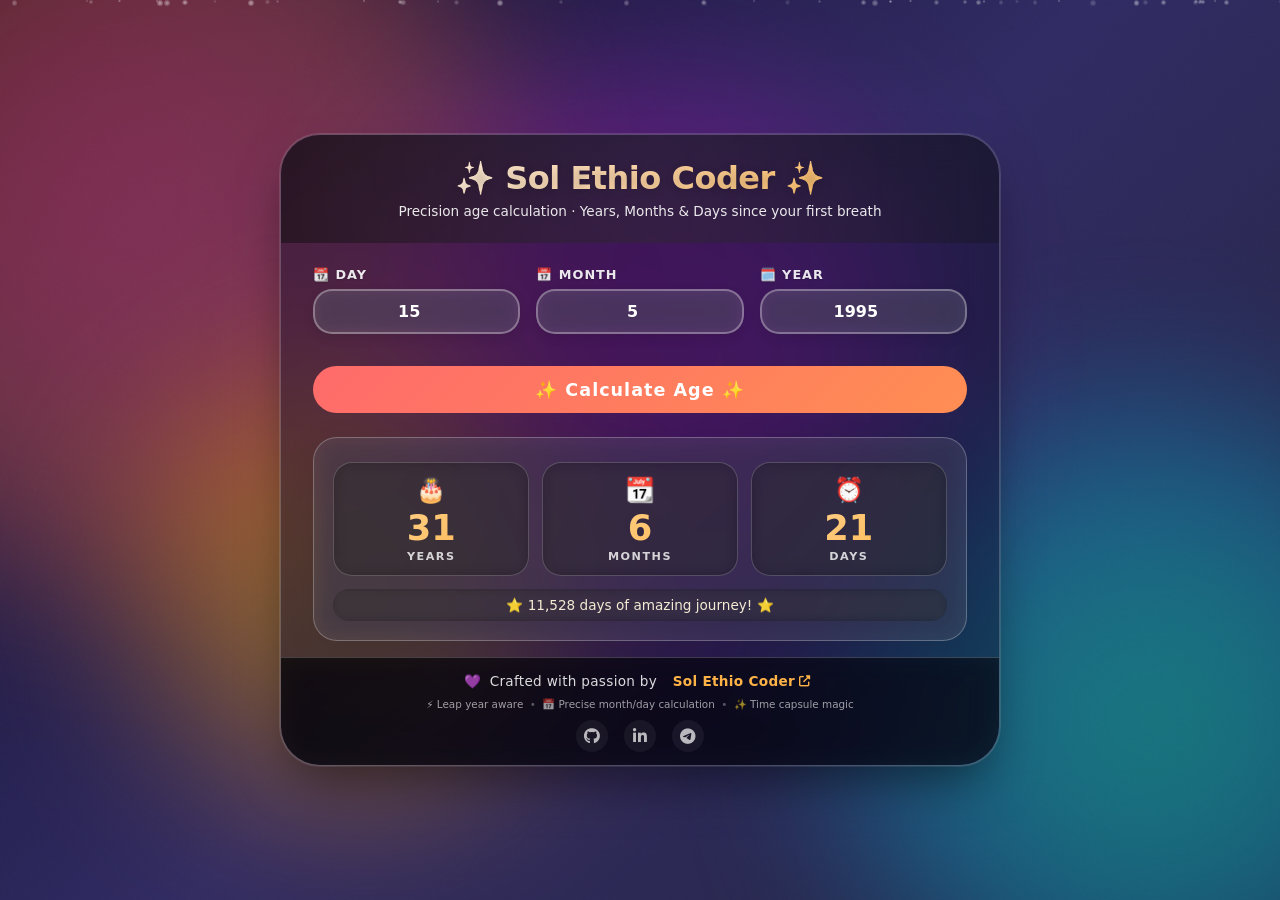
==== index.html @ 888fd234 "Update the whole file structure" ====
<!-- index.html -->
<!DOCTYPE html>
<html lang="en">
<head>
    <meta charset="UTF-8">
    <meta name="viewport" content="width=device-width, initial-scale=1.0, user-scalable=yes">
    <title>Sol Age Calculator</title>

    <!-- This creates a beautiful emoji-based favicon that works across all browsers -->
    <link rel="icon" type="image/svg+xml" href="data:image/svg+xml,%3Csvg xmlns='http://www.w3.org/2000/svg' viewBox='0 0 100 100'%3E%3Crect width='100' height='100' fill='%231e2a5e' rx='20'/%3E%3Ctext x='50' y='68' font-size='58' text-anchor='middle' fill='white'%3E📅%3C/text%3E%3C/svg%3E">

    <!-- External CSS -->
    <link rel="stylesheet" href="style.css">
    <!-- Font Awesome for social icons -->
    <link rel="stylesheet" href="https://cdnjs.cloudflare.com/ajax/libs/font-awesome/6.5.1/css/all.min.css">
</head>
<body>
    <!-- Premium Animated Gradient Background with Particle Effects -->
    <div class="premium-bg">
        <div class="gradient-orb orb-1"></div>
        <div class="gradient-orb orb-2"></div>
        <div class="gradient-orb orb-3"></div>
        <div class="gradient-orb orb-4"></div>
        <div class="noise-overlay"></div>
        <div class="particle-container" id="particleContainer"></div>
    </div>

    <div class="age-card">
        <div class="header">
            <div class="header-glow"></div>
            <h1>✨ Sol Ethio Coder ✨</h1>
            <p>Precision age calculation · Years, Months & Days since your first breath</p>
        </div>
        <div class="content">
            <!-- Date of birth inputs: day, month, year -->
            <div class="dob-group">
                <div class="input-field">
                    <label>📆 DAY</label>
                    <input type="number" id="dayInput" placeholder="DD" min="1" max="31" step="1" value="15">
                </div>
                <div class="input-field">
                    <label>📅 MONTH</label>
                    <input type="number" id="monthInput" placeholder="MM" min="1" max="12" step="1" value="5">
                </div>
                <div class="input-field">
                    <label>🗓️ YEAR</label>
                    <input type="number" id="yearInput" placeholder="YYYY" min="1900" max="2026" step="1" value="1995">
                </div>
            </div>

            <button class="calc-btn" id="calculateBtn">
                <span class="btn-text">✨ Calculate Age ✨</span>
                <span class="btn-glow"></span>
            </button>

            <div class="result-area" id="resultArea">
                <div class="age-digits" id="ageDigitsContainer">
                    <div class="age-stat">
                        <div class="stat-icon">🎂</div>
                        <div class="stat-number" id="yearsValue">--</div>
                        <div class="stat-label">Years</div>
                    </div>
                    <div class="age-stat">
                        <div class="stat-icon">📆</div>
                        <div class="stat-number" id="monthsValue">--</div>
                        <div class="stat-label">Months</div>
                    </div>
                    <div class="age-stat">
                        <div class="stat-icon">⏰</div>
                        <div class="stat-number" id="daysValue">--</div>
                        <div class="stat-label">Days</div>
                    </div>
                </div>
                <div class="extra-message" id="extraMessage">
                    ✨ Enter your birth date and click calculate ✨
                </div>
                <div id="errorMessage" class="error-message" style="display: none;"></div>
            </div>
        </div>
        
        <!-- Developer Footer with Portfolio Link and Social Links (Twitter Removed) -->
        <footer>
            <div class="footer-content">
                <div class="credit-text">
                    <span class="heart">💜</span> Crafted with passion by 
                    <a href="#" id="portfolioLink" class="portfolio-link" target="_blank">
                        Sol Ethio Coder <i class="fas fa-external-link-alt"></i>
                    </a>
                </div>
                <div class="footer-details">
                    <span>⚡ Leap year aware</span>
                    <span class="separator">•</span>
                    <span>📅 Precise month/day calculation</span>
                    <span class="separator">•</span>
                    <span>✨ Time capsule magic</span>
                </div>
                <div class="social-links">
                    <a href="https://github.com/Sol-Ethio-Coder" target="_blank" aria-label="GitHub" class="social-link"><i class="fab fa-github"></i></a>
                    <a href="https://www.linkedin.com/in/Sol-Ethio-Coder" target="_blank" aria-label="LinkedIn" class="social-link"><i class="fab fa-linkedin-in"></i></a>
                    <a href="https://t.me/Sol_Ethio_Coder" target="_blank" aria-label="Telegram" class="social-link"><i class="fab fa-telegram-plane"></i></a>
                </div>
            </div>
        </footer>
    </div>
    <!-- External JavaScript -->
    <script src="script.js"></script>
</body>
</html>
---- style.css ----
/* style.css */
* {
    margin: 0;
    padding: 0;
    box-sizing: border-box;
    font-family: 'Poppins', system-ui, 'Segoe UI', 'Inter', -apple-system, BlinkMacSystemFont, sans-serif;
}

/* Remove scrollbar completely and make fullscreen */
html, body {
    width: 100%;
    height: 100%;
    overflow: hidden;
    position: fixed;
    top: 0;
    left: 0;
}

body {
    display: flex;
    justify-content: center;
    align-items: center;
    padding: 1.5rem;
    position: relative;
    overflow: hidden;
}

/* Hide scrollbar for all elements */
::-webkit-scrollbar {
    display: none;
}

* {
    -ms-overflow-style: none;
    scrollbar-width: none;
}

/* PREMIUM IMAGE-LIKE ANIMATED BACKGROUND */
.premium-bg {
    position: fixed;
    top: 0;
    left: 0;
    width: 100%;
    height: 100%;
    z-index: -2;
    overflow: hidden;
    background: linear-gradient(135deg, #0f0c29, #302b63, #24243e);
}

/* Floating gradient orbs - creates depth like a digital painting */
.gradient-orb {
    position: absolute;
    border-radius: 50%;
    filter: blur(80px);
    opacity: 0.6;
    animation: floatOrb 20s infinite ease-in-out;
}

.orb-1 {
    width: 60vw;
    height: 60vw;
    background: radial-gradient(circle, rgba(255, 71, 126, 0.8), rgba(255, 154, 0, 0.4));
    top: -20vh;
    left: -20vw;
    animation-delay: 0s;
}

.orb-2 {
    width: 50vw;
    height: 50vw;
    background: radial-gradient(circle, rgba(0, 255, 200, 0.7), rgba(0, 100, 255, 0.5));
    bottom: -15vh;
    right: -15vw;
    animation-delay: 5s;
}

.orb-3 {
    width: 45vw;
    height: 45vw;
    background: radial-gradient(circle, rgba(255, 0, 200, 0.6), rgba(138, 43, 226, 0.5));
    top: 40%;
    left: 50%;
    transform: translate(-50%, -50%);
    animation-delay: 2s;
    animation-duration: 25s;
}

.orb-4 {
    width: 35vw;
    height: 35vw;
    background: radial-gradient(circle, rgba(255, 215, 0, 0.7), rgba(255, 69, 0, 0.5));
    bottom: 10%;
    left: 10%;
    animation-delay: 10s;
    animation-duration: 18s;
}

@keyframes floatOrb {
    0%, 100% {
        transform: translate(0, 0) scale(1);
    }
    33% {
        transform: translate(5%, 5%) scale(1.1);
    }
    66% {
        transform: translate(-3%, 8%) scale(0.95);
    }
}

/* Noise overlay for texture (film grain effect) */
.noise-overlay {
    position: absolute;
    top: 0;
    left: 0;
    width: 100%;
    height: 100%;
    background-image: url("data:image/svg+xml,%3Csvg viewBox='0 0 400 400' xmlns='http://www.w3.org/2000/svg'%3E%3Cfilter id='noise'%3E%3CfeTurbulence type='fractalNoise' baseFrequency='0.65' numOctaves='3' stitchTiles='stitch'/%3E%3C/filter%3E%3Crect width='100%25' height='100%25' filter='url(%23noise)' opacity='0.05'/%3E%3C/svg%3E");
    pointer-events: none;
    opacity: 0.3;
}

/* Particle animation */
.particle-container {
    position: absolute;
    top: 0;
    left: 0;
    width: 100%;
    height: 100%;
    overflow: hidden;
    pointer-events: none;
}

.particle {
    position: absolute;
    background: radial-gradient(circle, rgba(255,255,255,0.8), rgba(255,255,255,0));
    border-radius: 50%;
    animation: particleFloat linear infinite;
    pointer-events: none;
}

@keyframes particleFloat {
    0% {
        transform: translateY(100vh) rotate(0deg);
        opacity: 0;
    }
    10% {
        opacity: 0.8;
    }
    90% {
        opacity: 0.5;
    }
    100% {
        transform: translateY(-20vh) rotate(360deg);
        opacity: 0;
    }
}

/* Main card - Premium glass morphism - fits perfectly without scroll */
.age-card {
    max-width: 720px;
    width: 100%;
    max-height: 95vh;
    background: rgba(15, 12, 41, 0.45);
    backdrop-filter: blur(16px);
    border-radius: 2.5rem;
    box-shadow: 0 25px 50px -12px rgba(0, 0, 0, 0.5), 0 0 0 1px rgba(255, 255, 255, 0.15);
    overflow-y: auto;
    overflow-x: hidden;
    transition: all 0.5s cubic-bezier(0.2, 0.9, 0.4, 1.1);
    border: 1px solid rgba(255, 255, 255, 0.2);
    display: flex;
    flex-direction: column;
    animation: cardGlow 3s infinite alternate;
}

@keyframes cardGlow {
    0% {
        box-shadow: 0 25px 50px -12px rgba(0, 0, 0, 0.5), 0 0 0 1px rgba(255, 255, 255, 0.15);
    }
    100% {
        box-shadow: 0 25px 60px -8px rgba(255, 107, 107, 0.3), 0 0 0 2px rgba(255, 179, 71, 0.3);
    }
}

/* Enhanced hover effect for age-card */
.age-card:hover {
    transform: translateY(-12px) scale(1.02);
    box-shadow: 0 35px 65px -15px rgba(0, 0, 0, 0.6), 0 0 0 2px rgba(255, 179, 71, 0.5);
    backdrop-filter: blur(20px);
    background: rgba(15, 12, 41, 0.55);
    transition: all 0.4s cubic-bezier(0.2, 0.9, 0.4, 1.1);
}

/* Custom scrollbar hidden */
.age-card::-webkit-scrollbar {
    display: none;
}

/* Header with elegant glow */
.header {
    position: relative;
    padding: 1.5rem 2rem;
    color: white;
    text-align: center;
    background: linear-gradient(135deg, rgba(0, 0, 0, 0.5), rgba(0, 0, 0, 0.3));
    overflow: hidden;
    flex-shrink: 0;
    transition: all 0.3s ease;
}

.age-card:hover .header {
    background: linear-gradient(135deg, rgba(0, 0, 0, 0.6), rgba(0, 0, 0, 0.4));
}

.header-glow {
    position: absolute;
    top: -50%;
    left: -50%;
    width: 200%;
    height: 200%;
    background: radial-gradient(circle, rgba(255,255,255,0.08) 0%, transparent 70%);
    animation: headerPulse 8s infinite;
}

.age-card:hover .header-glow {
    background: radial-gradient(circle, rgba(255,179,71,0.15) 0%, transparent 70%);
    animation: headerPulse 3s infinite;
}

@keyframes headerPulse {
    0%, 100% { opacity: 0.5; transform: scale(1); }
    50% { opacity: 1; transform: scale(1.05); }
}

.header h1 {
    font-size: 2rem;
    font-weight: 800;
    letter-spacing: -0.5px;
    background: linear-gradient(135deg, #fff, #ffd6a5, #ffb347);
    background-clip: text;
    -webkit-background-clip: text;
    color: transparent;
    text-shadow: 0 2px 10px rgba(0,0,0,0.2);
    position: relative;
    z-index: 1;
    transition: all 0.3s ease;
}

.age-card:hover .header h1 {
    background: linear-gradient(135deg, #fff, #ffe0b5, #ffc46b);
    background-clip: text;
    -webkit-background-clip: text;
    transform: scale(1.02);
}

.header p {
    margin-top: 0.4rem;
    opacity: 0.9;
    font-weight: 400;
    font-size: 0.85rem;
    position: relative;
    z-index: 1;
    transition: all 0.3s ease;
}

.age-card:hover .header p {
    opacity: 1;
    letter-spacing: 0.3px;
}

/* content area */
.content {
    padding: 1.5rem 2rem 1rem 2rem;
    flex-shrink: 0;
    transition: all 0.3s ease;
}

/* input group */
.dob-group {
    display: flex;
    flex-wrap: wrap;
    gap: 1rem;
    margin-bottom: 1.5rem;
    justify-content: space-between;
}

.input-field {
    flex: 1;
    min-width: 100px;
    display: flex;
    flex-direction: column;
    gap: 0.4rem;
}

.input-field label {
    font-weight: 700;
    color: rgba(255, 255, 255, 0.9);
    font-size: 0.8rem;
    text-transform: uppercase;
    letter-spacing: 1px;
    text-shadow: 0 1px 2px rgba(0,0,0,0.2);
    transition: all 0.3s ease;
}

.age-card:hover .input-field label {
    color: #ffb347;
    letter-spacing: 1.5px;
}

.input-field input {
    padding: 0.7rem 1rem;
    font-size: 1rem;
    border: 2px solid rgba(255, 255, 255, 0.3);
    border-radius: 1.2rem;
    background: rgba(255, 255, 255, 0.15);
    backdrop-filter: blur(8px);
    transition: all 0.3s ease;
    font-weight: 600;
    text-align: center;
    outline: none;
    color: white;
    box-shadow: 0 4px 12px rgba(0,0,0,0.1);
}

.input-field input::placeholder {
    color: rgba(255,255,255,0.6);
}

.input-field input:focus {
    border-color: #ffb347;
    background: rgba(255, 255, 255, 0.25);
    box-shadow: 0 0 0 3px rgba(255, 179, 71, 0.3), 0 4px 12px rgba(0,0,0,0.2);
    transform: scale(1.02);
}

.age-card:hover .input-field input {
    border-color: rgba(255, 179, 71, 0.5);
    background: rgba(255, 255, 255, 0.2);
}

/* Stunning button */
.calc-btn {
    position: relative;
    width: 100%;
    background: linear-gradient(135deg, #ff6b6b, #ff8e53, #ff6b6b);
    background-size: 200% 200%;
    border: none;
    padding: 0.85rem;
    font-size: 1.1rem;
    font-weight: 700;
    color: white;
    border-radius: 3rem;
    cursor: pointer;
    margin-top: 0.5rem;
    margin-bottom: 1.5rem;
    letter-spacing: 1px;
    overflow: hidden;
    transition: all 0.3s ease;
    animation: gradientShift 3s ease infinite;
}

@keyframes gradientShift {
    0%, 100% { background-position: 0% 50%; }
    50% { background-position: 100% 50%; }
}

.btn-text {
    position: relative;
    z-index: 2;
}

.btn-glow {
    position: absolute;
    top: 0;
    left: -100%;
    width: 100%;
    height: 100%;
    background: linear-gradient(90deg, transparent, rgba(255,255,255,0.4), transparent);
    transition: left 0.5s;
}

.calc-btn:hover .btn-glow {
    left: 100%;
}

.calc-btn:hover {
    transform: translateY(-3px);
    box-shadow: 0 15px 30px rgba(255, 107, 107, 0.4);
}

.calc-btn:active {
    transform: translateY(2px);
}

.age-card:hover .calc-btn {
    animation: gradientShift 2s ease infinite;
    transform: scale(1.01);
}

/* Result area - premium glass */
.result-area {
    background: rgba(255, 255, 255, 0.1);
    backdrop-filter: blur(12px);
    border-radius: 1.5rem;
    padding: 1.2rem;
    text-align: center;
    border: 1px solid rgba(255, 255, 255, 0.25);
    box-shadow: 0 8px 32px rgba(0, 0, 0, 0.1);
    transition: all 0.3s ease;
}

.age-card:hover .result-area {
    background: rgba(255, 255, 255, 0.15);
    border-color: rgba(255, 179, 71, 0.4);
    box-shadow: 0 12px 40px rgba(0, 0, 0, 0.2);
    transform: translateY(-2px);
}

.age-digits {
    display: flex;
    flex-wrap: wrap;
    justify-content: space-evenly;
    gap: 0.8rem;
    margin: 0.3rem 0 0.3rem;
}

.age-stat {
    background: rgba(0, 0, 0, 0.35);
    backdrop-filter: blur(8px);
    padding: 0.8rem 0.5rem;
    border-radius: 1.2rem;
    min-width: 90px;
    flex: 1;
    transition: all 0.4s cubic-bezier(0.2, 0.9, 0.4, 1.1);
    border: 1px solid rgba(255,255,255,0.2);
    cursor: pointer;
}

.age-stat:hover {
    transform: translateY(-8px) scale(1.05);
    background: rgba(0, 0, 0, 0.6);
    border-color: #ffb347;
    box-shadow: 0 10px 25px -8px rgba(255, 179, 71, 0.4);
}

.age-card:hover .age-stat {
    background: rgba(0, 0, 0, 0.45);
}

.stat-icon {
    font-size: 1.5rem;
    margin-bottom: 0.2rem;
    transition: all 0.3s ease;
}

.age-stat:hover .stat-icon {
    transform: scale(1.2);
    filter: drop-shadow(0 0 8px rgba(255, 179, 71, 0.6));
}

.stat-number {
    font-size: 2.2rem;
    font-weight: 800;
    background: linear-gradient(135deg, #ffd89b, #ffb347);
    background-clip: text;
    -webkit-background-clip: text;
    color: transparent;
    line-height: 1.2;
    transition: all 0.3s ease;
}

.age-stat:hover .stat-number {
    background: linear-gradient(135deg, #ffe0b5, #ffc46b);
    background-clip: text;
    -webkit-background-clip: text;
    transform: scale(1.05);
}

.stat-label {
    font-size: 0.7rem;
    text-transform: uppercase;
    letter-spacing: 1.5px;
    font-weight: 600;
    color: rgba(255, 255, 255, 0.8);
    transition: all 0.3s ease;
}

.age-stat:hover .stat-label {
    color: #ffb347;
    letter-spacing: 2px;
}

.extra-message {
    margin-top: 0.8rem;
    font-size: 0.85rem;
    color: rgba(255, 245, 220, 0.95);
    font-weight: 500;
    background: rgba(0, 0, 0, 0.3);
    border-radius: 2rem;
    padding: 0.5rem;
    backdrop-filter: blur(4px);
    transition: all 0.3s ease;
}

.age-card:hover .extra-message {
    background: rgba(0, 0, 0, 0.4);
    color: rgba(255, 245, 220, 1);
}

.error-message {
    margin-top: 0.8rem;
    background: rgba(255, 70, 70, 0.85);
    backdrop-filter: blur(8px);
    color: white;
    padding: 0.6rem;
    border-radius: 2rem;
    font-size: 0.8rem;
    font-weight: 600;
    border-left: 4px solid #ffcc00;
    transition: all 0.3s ease;
}

/* FOOTER - Professional Developer Credit Section */
footer {
    background: linear-gradient(135deg, rgba(0, 0, 0, 0.6), rgba(0, 0, 0, 0.4));
    backdrop-filter: blur(12px);
    border-top: 1px solid rgba(255, 255, 255, 0.2);
    padding: 0.8rem 1.5rem;
    flex-shrink: 0;
    margin-top: auto;
    transition: all 0.3s ease;
}

.age-card:hover footer {
    background: linear-gradient(135deg, rgba(0, 0, 0, 0.7), rgba(0, 0, 0, 0.5));
    border-top-color: rgba(255, 179, 71, 0.3);
}

.footer-content {
    display: flex;
    flex-direction: column;
    align-items: center;
    gap: 0.4rem;
    text-align: center;
}

.credit-text {
    color: rgba(255, 255, 255, 0.85);
    font-size: 0.85rem;
    font-weight: 500;
    letter-spacing: 0.3px;
    transition: all 0.3s ease;
}

.age-card:hover .credit-text {
    color: rgba(255, 255, 255, 0.95);
}

.heart {
    display: inline-block;
    animation: heartbeat 1.5s ease infinite;
    margin-right: 4px;
}

@keyframes heartbeat {
    0%, 100% { transform: scale(1); }
    50% { transform: scale(1.2); }
}

.portfolio-link {
    color: #ffb347;
    text-decoration: none;
    font-weight: 700;
    margin-left: 5px;
    transition: all 0.3s ease;
    position: relative;
    padding: 2px 6px;
    border-radius: 20px;
    display: inline-flex;
    align-items: center;
    gap: 4px;
}

.portfolio-link i {
    font-size: 0.7rem;
    transition: transform 0.3s ease;
}

.portfolio-link:hover {
    color: #ffd89b;
    background: rgba(255, 179, 71, 0.2);
    text-shadow: 0 0 8px rgba(255, 179, 71, 0.5);
    transform: translateX(3px);
}

.portfolio-link:hover i {
    transform: translateX(3px);
}

.age-card:hover .portfolio-link {
    color: #ffc46b;
}

.footer-details {
    display: flex;
    flex-wrap: wrap;
    justify-content: center;
    gap: 0.4rem;
    font-size: 0.65rem;
    color: rgba(255, 255, 255, 0.6);
    font-weight: 500;
}

.separator {
    opacity: 0.5;
}

.social-links {
    display: flex;
    gap: 1rem;
    margin-top: 0.2rem;
}

.social-links a {
    color: rgba(255, 255, 255, 0.7);
    font-size: 1rem;
    transition: all 0.3s ease;
    text-decoration: none;
    display: inline-flex;
    align-items: center;
    justify-content: center;
    width: 32px;
    height: 32px;
    border-radius: 50%;
    background: rgba(255, 255, 255, 0.05);
    transition: all 0.3s;
}

.social-links a:hover {
    color: #ffb347;
    background: rgba(255, 179, 71, 0.2);
    transform: translateY(-3px) scale(1.1);
}

.age-card:hover .social-links a {
    background: rgba(255, 255, 255, 0.08);
}

@media (max-width: 550px) {
    body {
        padding: 0.8rem;
    }
    .content {
        padding: 1rem 1.2rem 0.8rem 1.2rem;
    }
    .stat-number {
        font-size: 1.6rem;
    }
    .age-stat {
        padding: 0.6rem;
        min-width: 70px;
    }
    .header h1 {
        font-size: 1.4rem;
    }
    .header p {
        font-size: 0.7rem;
    }
    .footer-details {
        flex-direction: column;
        gap: 0.2rem;
    }
    .separator {
        display: none;
    }
    .footer-content {
        gap: 0.4rem;
    }
    .header {
        padding: 1rem 1.2rem;
    }
    .calc-btn {
        padding: 0.7rem;
        font-size: 1rem;
        margin-bottom: 1rem;
    }
    .result-area {
        padding: 1rem;
    }
    .age-digits {
        gap: 0.5rem;
    }
    .social-links a {
        width: 28px;
        height: 28px;
        font-size: 0.9rem;
    }
    .age-stat:hover {
        transform: translateY(-5px) scale(1.03);
    }
}
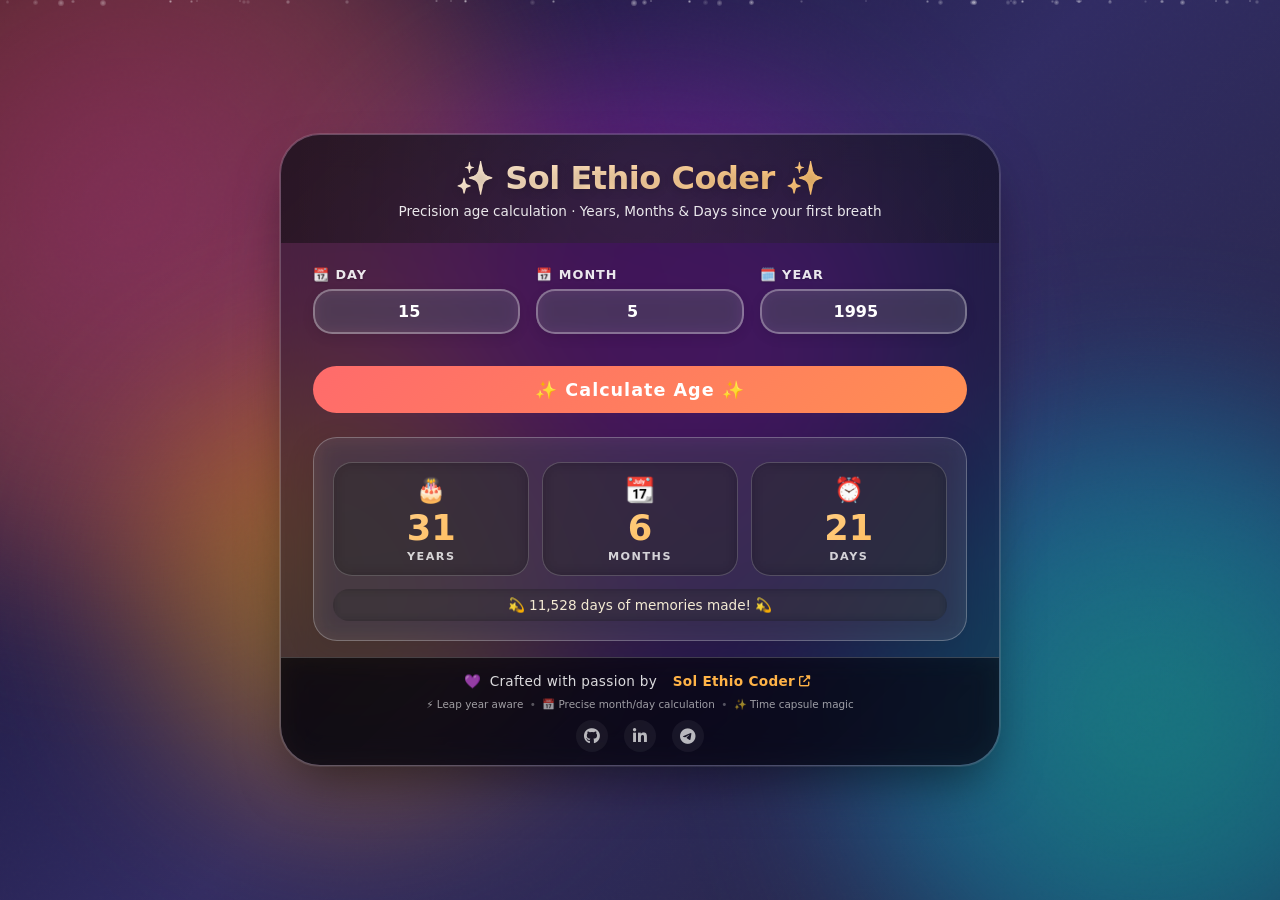
==== commit b5480ce3: "Update index.html file" ====
--- a/index.html
+++ b/index.html
@@ -78,7 +78,7 @@
             </div>
         </div>
         
-        <!-- Developer Footer with Portfolio Link and Social Links (Twitter Removed) -->
+        <!-- Developer Footer with Portfolio Link and Social Links -->
         <footer>
             <div class="footer-content">
                 <div class="credit-text">
